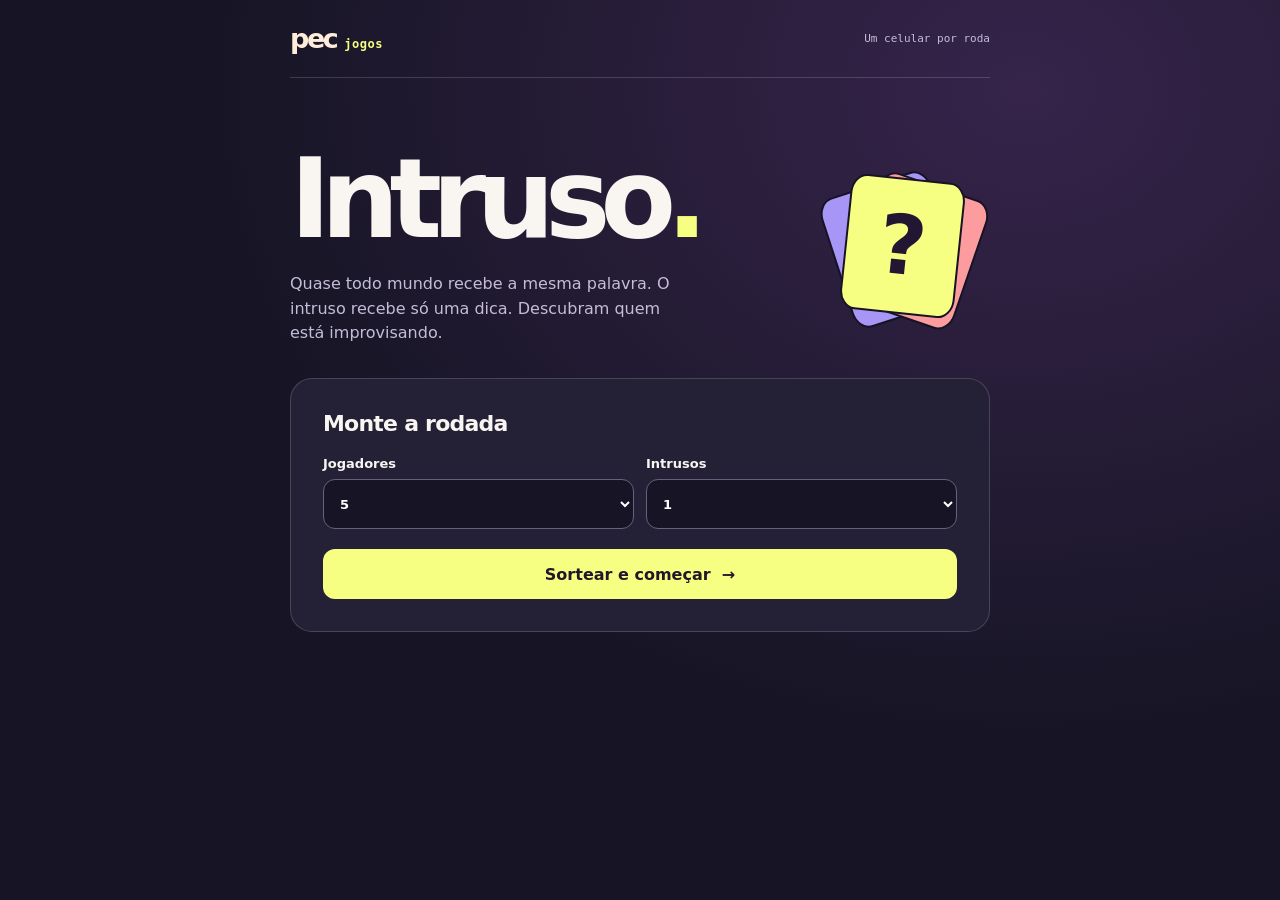
==== jogos/index.html @ e5239434 "Add a pass-and-play Intruso party game" ====
<!doctype html>
<html lang="pt-BR">
<head>
  <meta charset="utf-8">
  <meta name="viewport" content="width=device-width,initial-scale=1,viewport-fit=cover">
  <meta name="theme-color" content="#171525">
  <meta name="description" content="Jogue Intruso com seus amigos. Um celular, uma palavra secreta e alguém fingindo que sabe.">
  <title>Intruso · pec jogos</title>
  <link rel="stylesheet" href="./intruso.css">
  <script src="./intruso.js" type="module"></script>
</head>
<body>
  <header class="top"><a class="brand" href="./" aria-label="pec jogos">pec<span>jogos</span></a><span class="top-note">Um celular por roda</span></header>
  <main id="game"></main>
  <template id="setup">
    <section class="intro">
      <div class="intro-copy">
        <h1>Intruso<span>.</span></h1>
        <p>Quase todo mundo recebe a mesma palavra. O intruso recebe só uma dica. Descubram quem está improvisando.</p>
      </div>
      <div class="cards" aria-hidden="true"><i></i><i></i><i>?</i></div>
    </section>
    <form class="panel" id="setup-form">
      <h2 tabindex="-1">Monte a rodada</h2>
      <div class="settings">
        <label>Jogadores<select name="players"></select></label>
        <label>Intrusos<select name="intruders"></select></label>
      </div>
      <button class="primary" type="submit">Sortear e começar <span aria-hidden="true">→</span></button>
    </form>
  </template>
</body>
</html>
---- jogos/intruso.css ----
:root {
  color-scheme: dark;
  font-family: system-ui, sans-serif;
  background: #171525;
  color: #f9f5f1;
  --paper: #ffedda;
  --accent: #f7ff83;
  --muted: #c5bdd7;
  --panel: #242036;
}
* { box-sizing: border-box; }
body { margin: 0; min-height: 100svh; background: radial-gradient(ellipse at 80% 10%, #36244b 0%, transparent 56%); }
.top, main { width: min(100% - 32px, 700px); margin-inline: auto; }
.top { display: flex; align-items: center; justify-content: space-between; padding-block: 23px; border-bottom: 1px solid #ffffff29; gap: 12px; }
.brand { color: var(--paper); font-size: 27px; font-weight: 900; letter-spacing: -.09em; text-decoration: none; }
.brand span { margin-left: 8px; color: var(--accent); font: 700 12px ui-monospace, monospace; letter-spacing: .04em; }
.top-note { color: var(--muted); font: 500 11px ui-monospace, monospace; }
main { padding-block: clamp(30px, 7vw, 68px) max(24px, env(safe-area-inset-bottom)); }
.intro { display: grid; grid-template-columns: minmax(0, 1fr) auto; align-items: center; gap: 18px; margin-bottom: 32px; }
h1, h2, p { margin: 0; }
.intro h1 { font-size: clamp(52px, 11vw, 110px); letter-spacing: -.09em; line-height: .98; font-weight: 900; }
.intro h1 span { color: var(--accent); }
.intro p, .stage p { color: var(--muted); line-height: 1.55; max-width: 38ch; margin-top: 18px; }
.cards { position: relative; width: clamp(75px, 22vw, 155px); aspect-ratio: 1; margin-inline-end: 10px; }
.cards i { position: absolute; inset: 6% 13%; border: 2px solid #161424; border-radius: 14%; background: #a796f5; transform: rotate(-18deg) translateX(-10%); }
.cards i:nth-child(2) { background: #fc9c9f; transform: rotate(19deg) translateX(13%); }
.cards i:last-child { display: grid; place-items: center; background: var(--accent); color: #221633; font: 900 clamp(30px, 10vw, 82px)/1 system-ui, sans-serif; transform: rotate(6deg); }
.panel { padding: clamp(18px, 5vw, 32px); border-radius: 22px; border: 1px solid #ffffff29; background: var(--panel); }
.panel h2 { font-size: 22px; letter-spacing: -.035em; }
.settings { display: grid; grid-template-columns: repeat(2, minmax(0, 1fr)); gap: 12px; margin-block: 20px; }
label { display: grid; gap: 8px; font-size: 13px; font-weight: 700; }
select, button { font: inherit; border-radius: 12px; min-height: 50px; }
select { width: 100%; padding: 9px 12px; background: #171525; border: 1px solid #6a607d; color: #fff; }
button { border: 0; cursor: pointer; font-weight: 800; padding: 12px 16px; }
:focus-visible { outline: 2px solid #fba7b8; outline-offset: 4px; }
.primary { width: 100%; color: #211729; background: var(--accent); }
.primary span { margin-left: .35em; }
.secondary { width: 100%; background: transparent; color: var(--muted); border: 1px solid #ffffff35; }
.stage { display: grid; gap: 16px; text-align: center; }
.stage p { margin: 0 auto; }
.stage h1 { font-size: clamp(30px, 8vw, 58px); line-height: 1.02; letter-spacing: -.065em; overflow-wrap: anywhere; }
.stage .count { color: var(--accent); font: 700 12px ui-monospace, monospace; }
.stage .role { display: grid; gap: 9px; padding: 24px 12px; border-radius: 16px; color: #231a30; background: var(--paper); }
.stage .role.intruder { background: #fca6ad; }
.stage .role p { color: inherit; }
.stage .role small { font-weight: 800; }
.stage .actions { display: grid; gap: 10px; margin-top: 8px; }
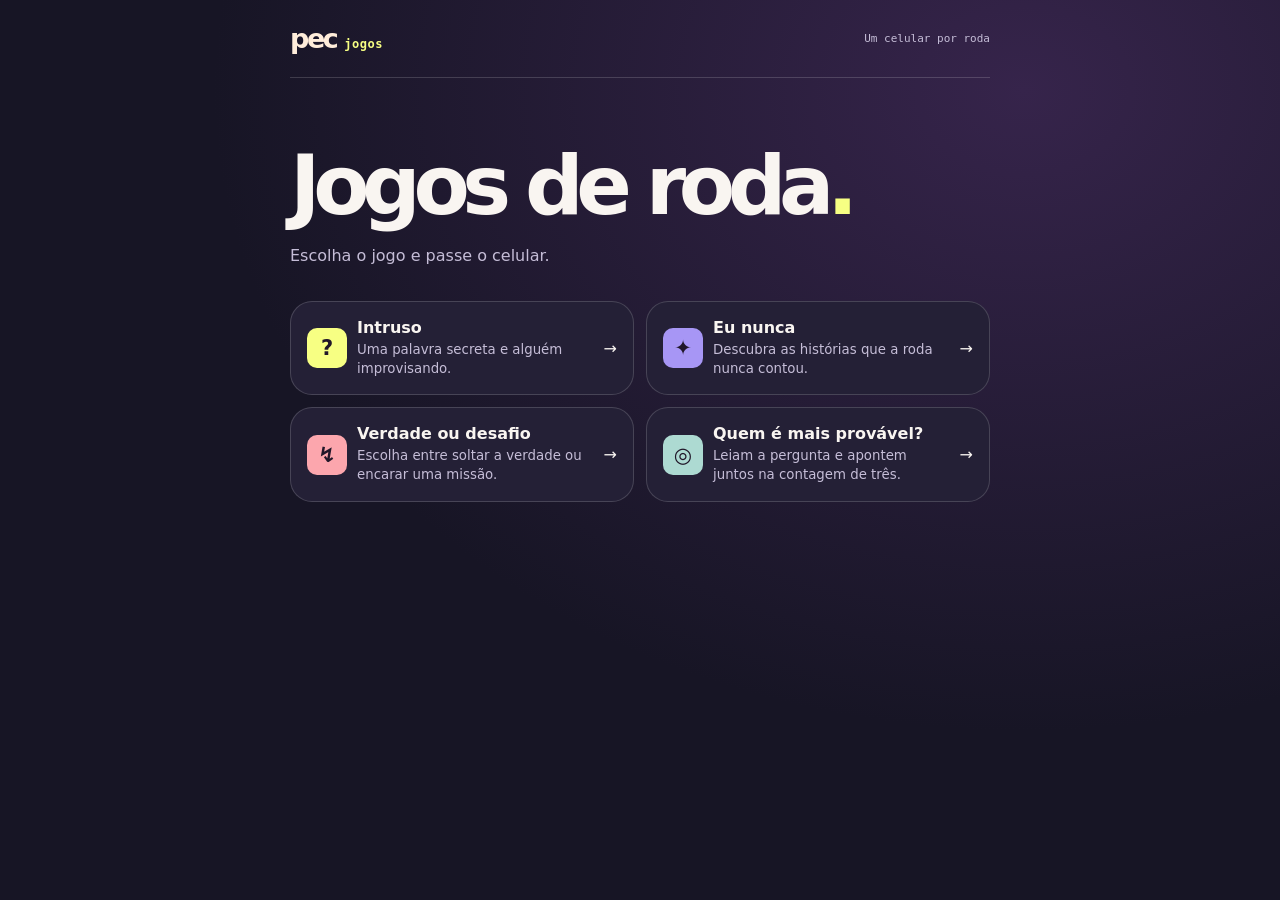
==== commit fe4db14c: "Add a game menu, party decks, and Intruso themes" ====
--- a/jogos/index.html
+++ b/jogos/index.html
@@ -4,14 +4,17 @@
   <meta charset="utf-8">
   <meta name="viewport" content="width=device-width,initial-scale=1,viewport-fit=cover">
   <meta name="theme-color" content="#171525">
-  <meta name="description" content="Jogue Intruso com seus amigos. Um celular, uma palavra secreta e alguém fingindo que sabe.">
-  <title>Intruso · pec jogos</title>
-  <link rel="stylesheet" href="./intruso.css">
-  <script src="./intruso.js" type="module"></script>
+  <meta name="description" content="Jogos de roda para jogar com amigos usando um celular.">
+  <title>pec jogos · Jogos de roda</title>
+  <link rel="stylesheet" href="./intruso.css?v=2">
+  <script src="./jogos.js?v=2" type="module"></script>
 </head>
 <body>
   <header class="top"><a class="brand" href="./" aria-label="pec jogos">pec<span>jogos</span></a><span class="top-note">Um celular por roda</span></header>
-  <main id="game"></main>
+  <main>
+    <a class="back" href="#" hidden>← Todos os jogos</a>
+    <div id="game"></div>
+  </main>
   <template id="setup">
     <section class="intro">
       <div class="intro-copy">
@@ -25,9 +28,18 @@
       <div class="settings">
         <label>Jogadores<select name="players"></select></label>
         <label>Intrusos<select name="intruders"></select></label>
+        <label class="wide">Tema da rodada<select name="category"></select></label>
       </div>
       <button class="primary" type="submit">Sortear e começar <span aria-hidden="true">→</span></button>
     </form>
+    <details class="rules">
+      <summary>Como jogar</summary>
+      <ol>
+        <li>Escolham quantas pessoas vão jogar, quantos intrusos haverá e o tema da rodada.</li>
+        <li>Passem o celular pela roda. Cada pessoa revela sua carta em segredo. Quem for intruso recebe uma dica. Os demais recebem a mesma palavra.</li>
+        <li>Cada pessoa dá uma pista sem dizer a palavra. Votem em voz alta e revelem o resultado.</li>
+      </ol>
+    </details>
   </template>
 </body>
 </html>
--- a/jogos/intruso.css
+++ b/jogos/intruso.css
@@ -45,3 +45,26 @@
 .stage .role p { color: inherit; }
 .stage .role small { font-weight: 800; }
 .stage .actions { display: grid; gap: 10px; margin-top: 8px; }
+.back { display: inline-block; color: var(--accent); margin-bottom: 24px; font-size: 14px; font-weight: 700; }
+[hidden] { display: none !important; }
+.menu-intro { grid-template-columns: minmax(0, 1fr); }
+.menu-intro h1 { font-size: clamp(40px, 9vw, 82px); }
+.game-list { display: grid; grid-template-columns: repeat(2, minmax(0, 1fr)); gap: 12px; }
+.game-link { display: grid; grid-template-columns: 40px minmax(0, 1fr) auto; align-items: center; gap: 10px; padding: 16px; text-decoration: none; color: inherit; }
+.game-link:hover { border-color: var(--accent); }
+.game-link strong, .game-link small { display: block; }
+.game-link small { color: var(--muted); line-height: 1.4; margin-top: 4px; }
+.game-mark { display: grid; place-items: center; width: 40px; height: 40px; border-radius: 10px; background: #a796f5; color: #211729; font-size: 21px; font-weight: 900; }
+.game-link:nth-child(1) .game-mark { background: var(--accent); }
+.game-link:nth-child(3) .game-mark { background: #fca6ad; }
+.game-link:nth-child(4) .game-mark { background: #addad2; }
+.wide { grid-column: 1 / -1; }
+.rules { margin-block: 16px; border: 1px solid #ffffff29; background: var(--panel); border-radius: 16px; }
+.rules summary { padding: 14px 18px; cursor: pointer; font-weight: 800; }
+.rules :is(ol, p) { padding-inline: 18px; color: var(--muted); line-height: 1.5; font-size: 14px; }
+.rules ol { padding-inline-start: 36px; margin-block: 0 14px; }
+.rules li + li { margin-top: 8px; }
+.rules p { margin-bottom: 14px; }
+.card-stage .party-card { max-width: none; width: 100%; font-size: clamp(18px, 4.1vw, 27px); font-weight: 800; color: #231a30; }
+.card-stage .actions { margin-top: 0; }
+@media (max-width: 550px) { .game-list { grid-template-columns: 1fr; } }
